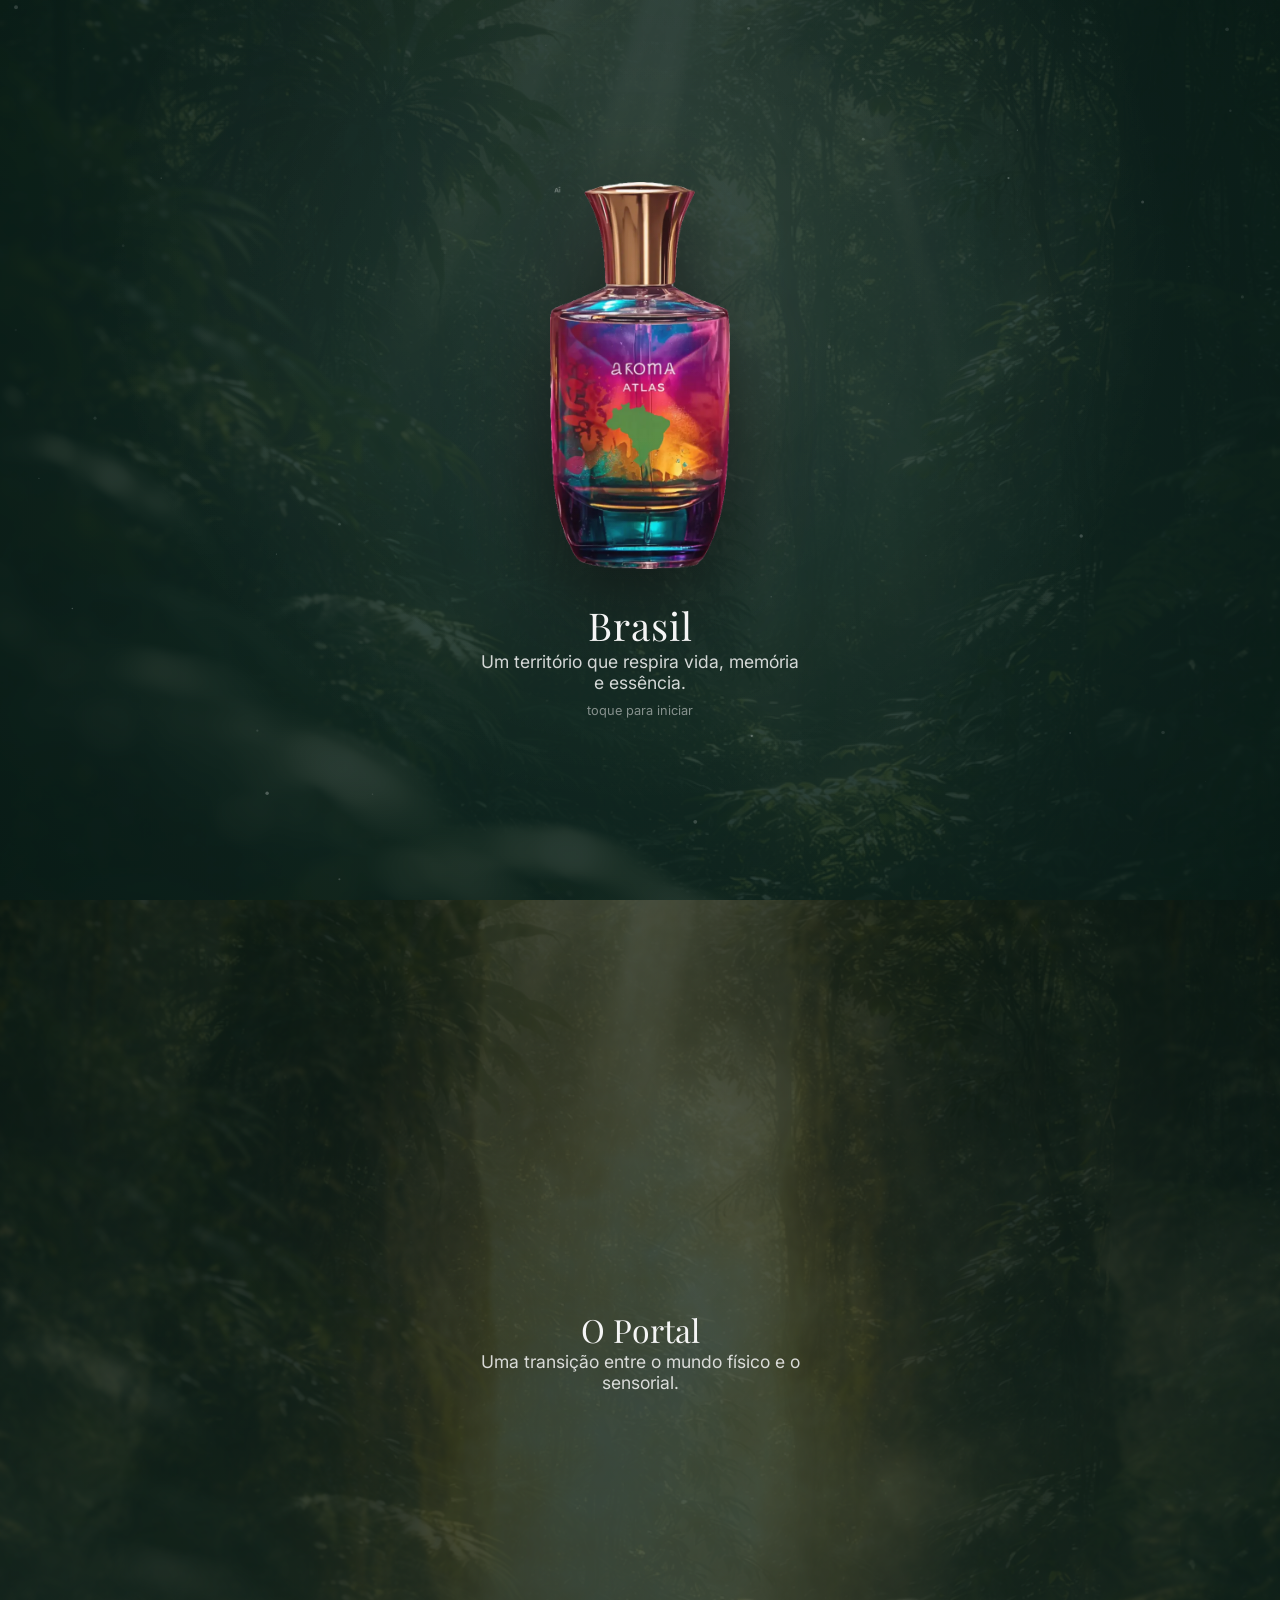
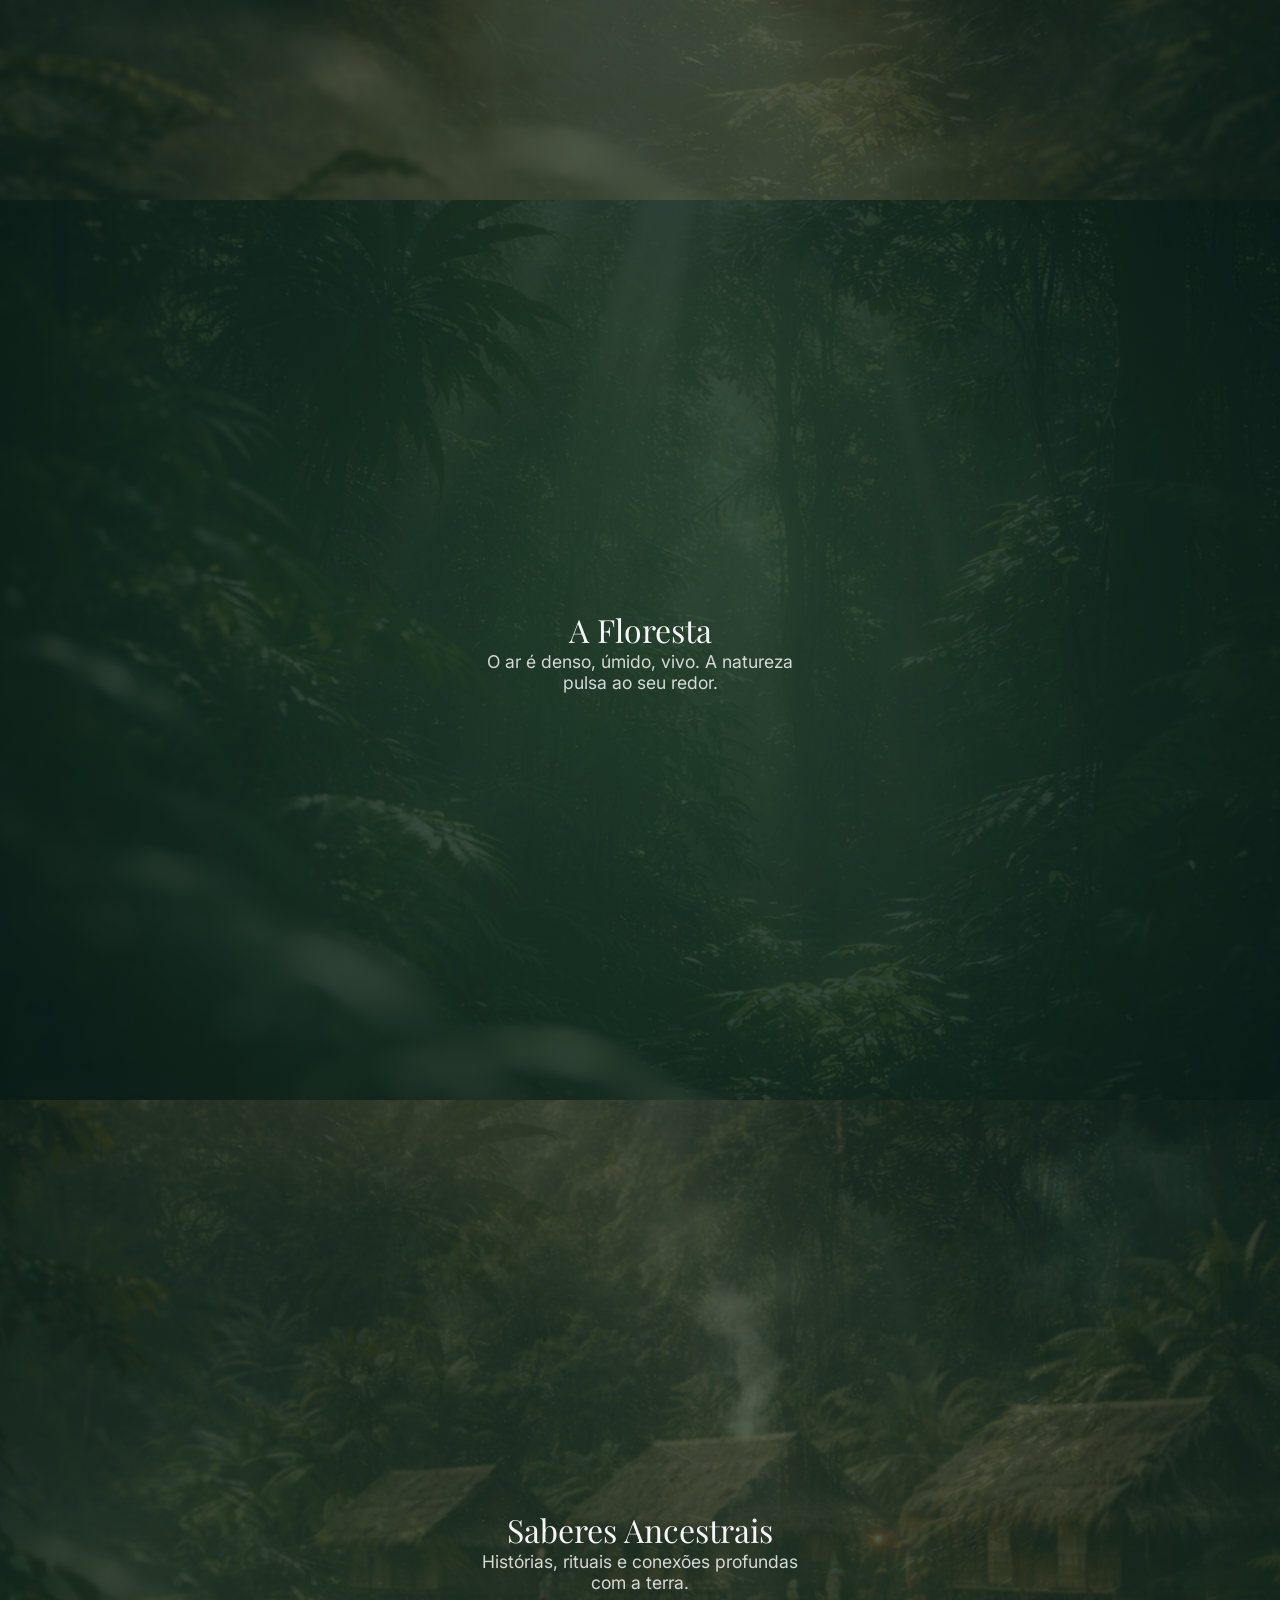
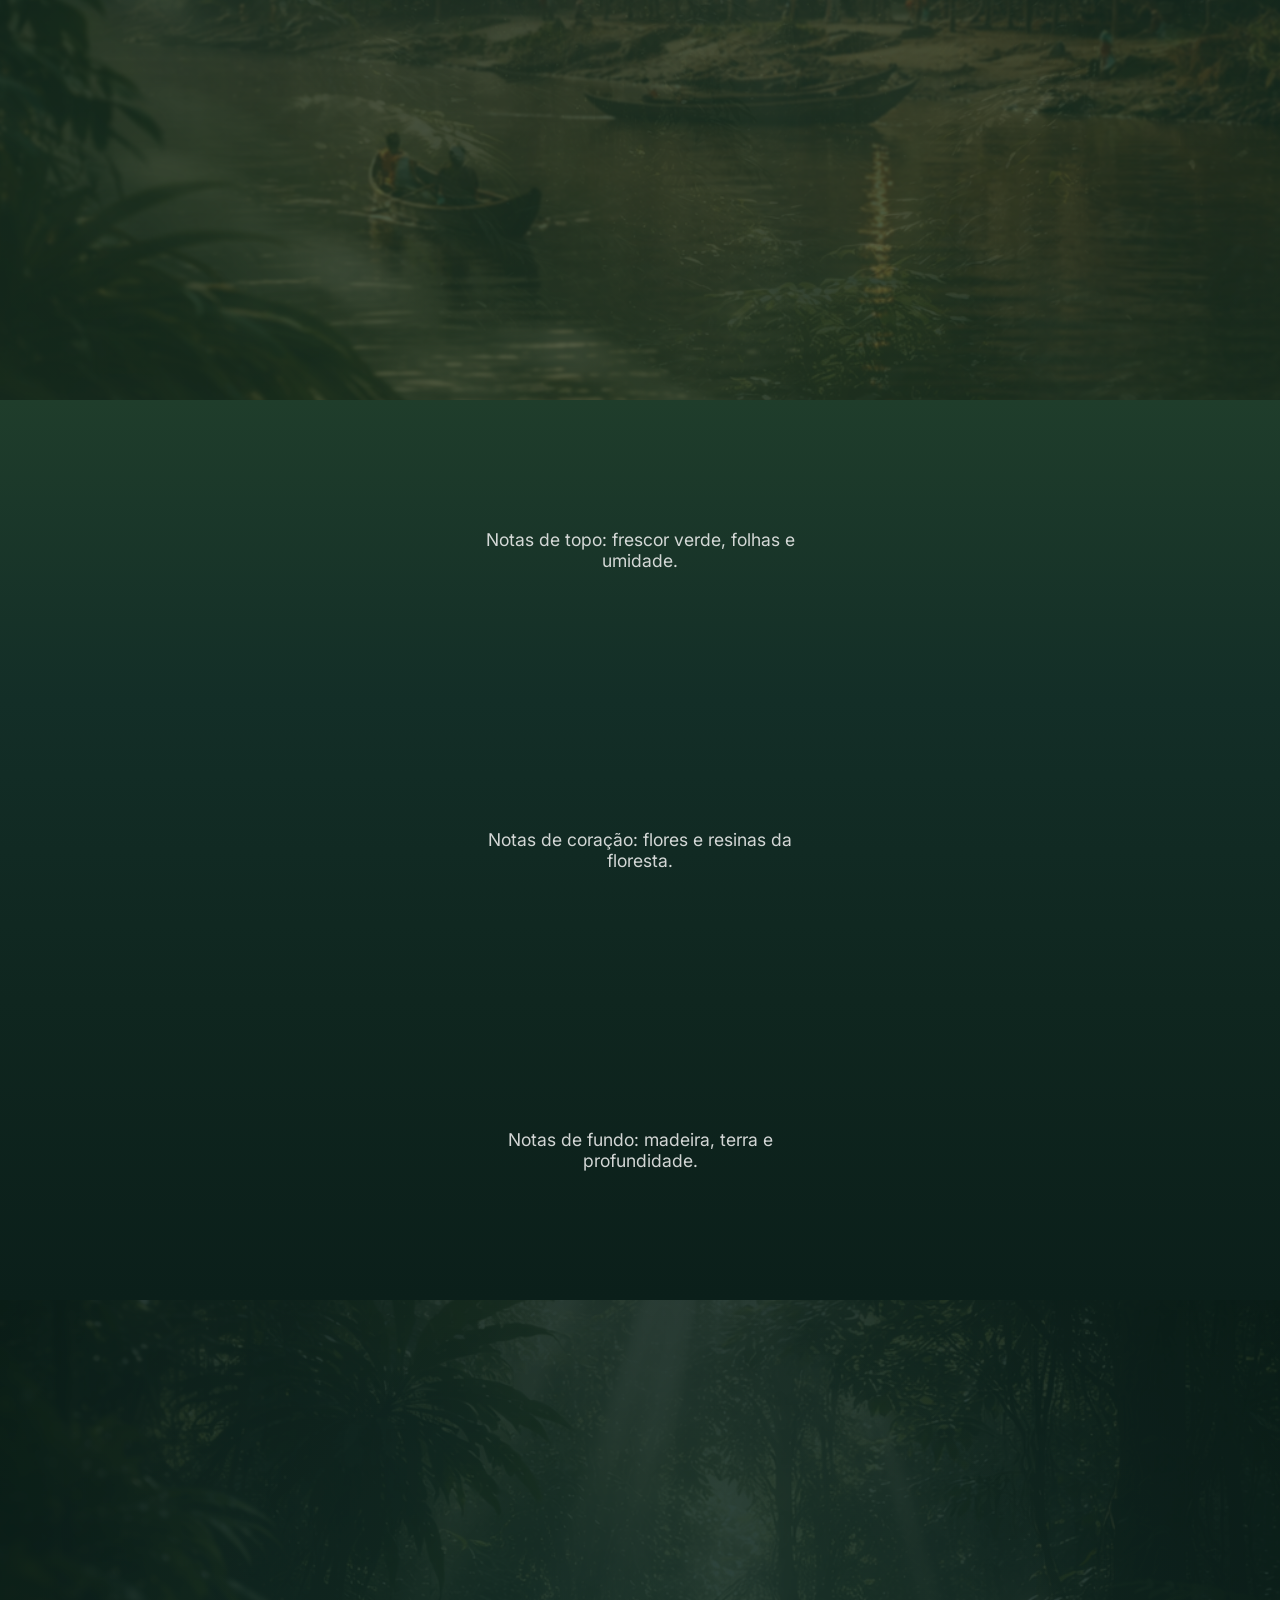
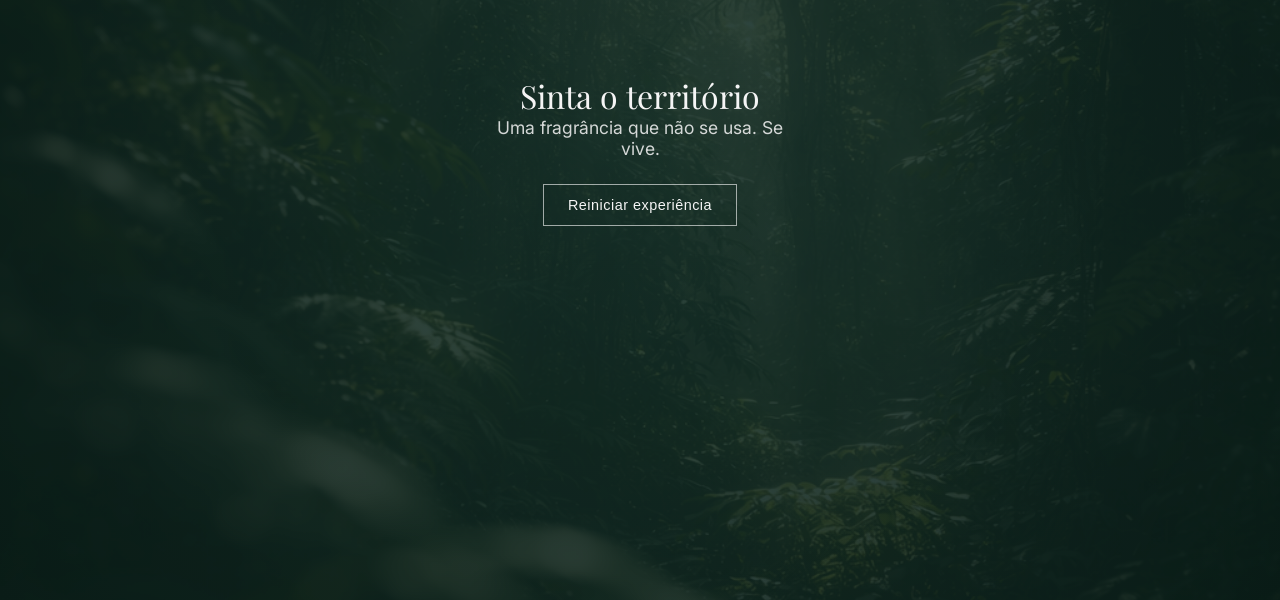
==== main/index.html @ 9dd2c11d "first commit" ====
<!DOCTYPE html>
<html lang="pt-BR">
<head>
  <meta charset="UTF-8">
  <meta name="viewport" content="width=device-width, initial-scale=1.0">
  <title>Aroma Atlas — Brasil</title>

  <!-- FONTES -->
  <link href="https://fonts.googleapis.com/css2?family=Playfair+Display:wght@400&family=Inter:wght@300;400&display=swap" rel="stylesheet">

  <!-- CSS -->
  <link rel="stylesheet" href="styles/style.css">
</head>

<body>

  <!-- LUZ CINEMATOGRÁFICA -->
  <div class="light-overlay"></div>

  <!-- ÁUDIO -->
  <audio id="ambientSound" loop>
    <source src="assets/audio/floresta.mp3" type="audio/mpeg">
  </audio>

  <main>

    <!-- HERO -->
    <section class="section hero intro">
      <img src="assets/images/brasil-perfume.png" class="bottle" alt="Perfume Brasil">
      <h1>Brasil</h1>
      <p>Um território que respira vida, memória e essência.</p>
      <span class="hint">toque para iniciar</span>
    </section>

    <!-- LIMIAR -->
    <section class="section limiar">
      <div>
        <h2>O Portal</h2>
        <p>Uma transição entre o mundo físico e o sensorial.</p>
      </div>
    </section>

    <!-- FLORESTA -->
    <section class="section floresta">
      <div>
        <h2>A Floresta</h2>
        <p>O ar é denso, úmido, vivo. A natureza pulsa ao seu redor.</p>
      </div>
    </section>

    <!-- SABERES -->
    <section class="section saberes">
      <div>
        <h2>Saberes Ancestrais</h2>
        <p>Histórias, rituais e conexões profundas com a terra.</p>
      </div>
    </section>

    <!-- FRAGRÂNCIA -->
    <section class="section fragrancia">
      <div class="nota topo">
        <p>Notas de topo: frescor verde, folhas e umidade.</p>
      </div>
      <div class="nota coracao">
        <p>Notas de coração: flores e resinas da floresta.</p>
      </div>
      <div class="nota fundo">
        <p>Notas de fundo: madeira, terra e profundidade.</p>
      </div>
    </section>

    <!-- FINAL -->
    <section class="section final">
      <div>
        <h2>Sinta o território</h2>
        <p>Uma fragrância que não se usa. Se vive.</p>
        <button id="restart">Reiniciar experiência</button>
      </div>
    </section>

  </main>

  <!-- JS -->
  <script src="scripts/main.js"></script>

</body>
</html>
---- main/styles/style.css ----
/* ========================= */
/* RESET */
/* ========================= */
* {
  margin: 0;
  padding: 0;
  box-sizing: border-box;
}

/* ========================= */
/* BODY */
/* ========================= */
body {
  font-family: 'Inter', sans-serif;
  background: #0B1F1A;
  color: #F5F5F5;
  overflow-x: hidden;
}

/* ========================= */
/* MAIN */
/* ========================= */
main {
  width: 100%;
}

/* ========================= */
/* SEÇÕES */
/* ========================= */
.section {
  height: 100vh;
  width: 100%;
  display: flex;
  justify-content: center;
  align-items: center;
  text-align: center;
  padding: 40px 20px;
  position: relative;
  overflow: hidden;

  opacity: 0;
  transform: translateY(40px);
  transition: all 1s ease;
}

/* Conteúdo acima das camadas */
.section > * {
  position: relative;
  z-index: 3;
}

/* ========================= */
/* TEXTURA BASE GLOBAL */
/* ========================= */
.section::before {
  content: "";
  position: absolute;
  inset: 0;

  background-image: url("../assets/images/textura-floresta.png");
  background-size: cover;
  background-position: center;

  opacity: 0.12;

  pointer-events: none;
  z-index: 1;

  animation: texturaMove 40s ease-in-out infinite;
}

/* ========================= */
/* IMAGENS ESPECÍFICAS (CAMADA EXTRA) */
/* ========================= */

.section::after {
  content: "";
  position: absolute;
  inset: 0;

  background-size: cover;
  background-position: center;

  opacity: 0;
  pointer-events: none;
  z-index: 2;

  transition: opacity 1s ease;
  transform: translateY(var(--parallax-offset, 0)) scale(var(--scale-dynamic, 1.1));
}

/* PORTAL */
.limiar::after {
  background-image: url("../assets/images/Portal\ dourado\ na\ floresta\ tropical.png");
  opacity: 0.25;
  filter: blur(2px) brightness(0.7);
}

/* SABERES ANCESTRAIS */
.saberes::after {
  background-image: url("../assets/images/Aldeia\ ribeirinha\ ao\ amanhecer.png");
  opacity: 0.25;
  filter: blur(1px) brightness(0.8);
}

/* ========================= */
/* ANIMAÇÃO TEXTURA */
/* ========================= */
@keyframes texturaMove {
  0% {
    transform: scale(1) translateY(0);
  }
  50% {
    transform: scale(1.08) translateY(-15px);
  }
  100% {
    transform: scale(1) translateY(0);
  }
}

/* ========================= */
/* HERO */
/* ========================= */
.hero {
  flex-direction: column;
  background: radial-gradient(circle at center, #132E27, #0B1F1A);
}

/* PERFUME */
.bottle {
  width: 180px;
  margin-bottom: 30px;
  animation: float 6s ease-in-out infinite;
  filter: drop-shadow(0 25px 50px rgba(0,0,0,0.7));
}

/* FLUTUAÇÃO */
@keyframes float {
  0% { transform: translateY(0px); }
  50% { transform: translateY(-15px); }
  100% { transform: translateY(0px); }
}

/* ========================= */
/* BACKGROUNDS BASE */
/* ========================= */
.intro {
  background: radial-gradient(circle at center, #132E27, #0B1F1A);
}

.limiar {
  background: linear-gradient(180deg, #0B1F1A, #132E27);
}

.floresta {
  background: radial-gradient(circle at center, #1F3D2B, #0B1F1A);
}

.saberes {
  background: linear-gradient(180deg, #132E27, #1F3D2B);
}

/* ========================= */
/* TIPOGRAFIA */
/* ========================= */
h1, h2 {
  font-family: 'Playfair Display', serif;
  font-weight: 400;
}

h1 {
  font-size: 2.4rem;
  letter-spacing: 1px;
}

h2 {
  font-size: 2rem;
}

p {
  font-size: 1.1rem;
  opacity: 0.85;
  max-width: 320px;
  margin: 0 auto;
}

.hint {
  font-size: 0.8rem;
  opacity: 0.5;
  margin-top: 10px;
}

/* ========================= */
/* FRAGRÂNCIA */
/* ========================= */
.fragrancia {
  display: flex;
  flex-direction: column;
  padding: 0;
}

.nota {
  width: 100%;
  height: 33.33vh;
  display: flex;
  align-items: center;
  justify-content: center;
}

.topo {
  background: linear-gradient(180deg, #1F3D2B, #132E27);
}

.coracao {
  background: linear-gradient(180deg, #132E27, #0F261F);
}

.fundo {
  background: linear-gradient(180deg, #0F261F, #0B1F1A);
}

/* ========================= */
/* FINAL */
/* ========================= */
.final {
  background: radial-gradient(circle at center, #132E27, #0B1F1A);
  flex-direction: column;
}

/* ========================= */
/* BOTÃO */
/* ========================= */
button {
  margin-top: 25px;
  padding: 12px 24px;
  background: transparent;
  border: 1px solid rgba(255,255,255,0.6);
  color: #F5F5F5;
  font-size: 0.9rem;
  letter-spacing: 0.5px;
  cursor: pointer;
  transition: all 0.4s ease;
}

button:hover {
  background: #F5F5F5;
  color: #0B1F1A;
}

/* ========================= */
/* LUZ CINEMATOGRÁFICA */
/* ========================= */
.light-overlay {
  position: fixed;
  top: 0;
  left: 0;
  width: 100%;
  height: 100%;

  pointer-events: none;
  z-index: 2;

  background: radial-gradient(
    circle at 50% 30%,
    rgba(255, 255, 255, 0.08),
    transparent 60%
  );

  mix-blend-mode: screen;
  transition: all 0.6s ease;
}
/* ========================= */
/* PARALLAX + VIDA */
/* ========================= */

/* Camada que vai se mover */
.section::after {
  transform: scale(1.1);
  transition: transform 1s ease, opacity 1s ease;
}

/* Quando seção ativa */
.section.active::after {
  transform: scale(1.15);
}

/* Entrada suave */
.section.active {
  opacity: 1;
  transform: translateY(0);
}
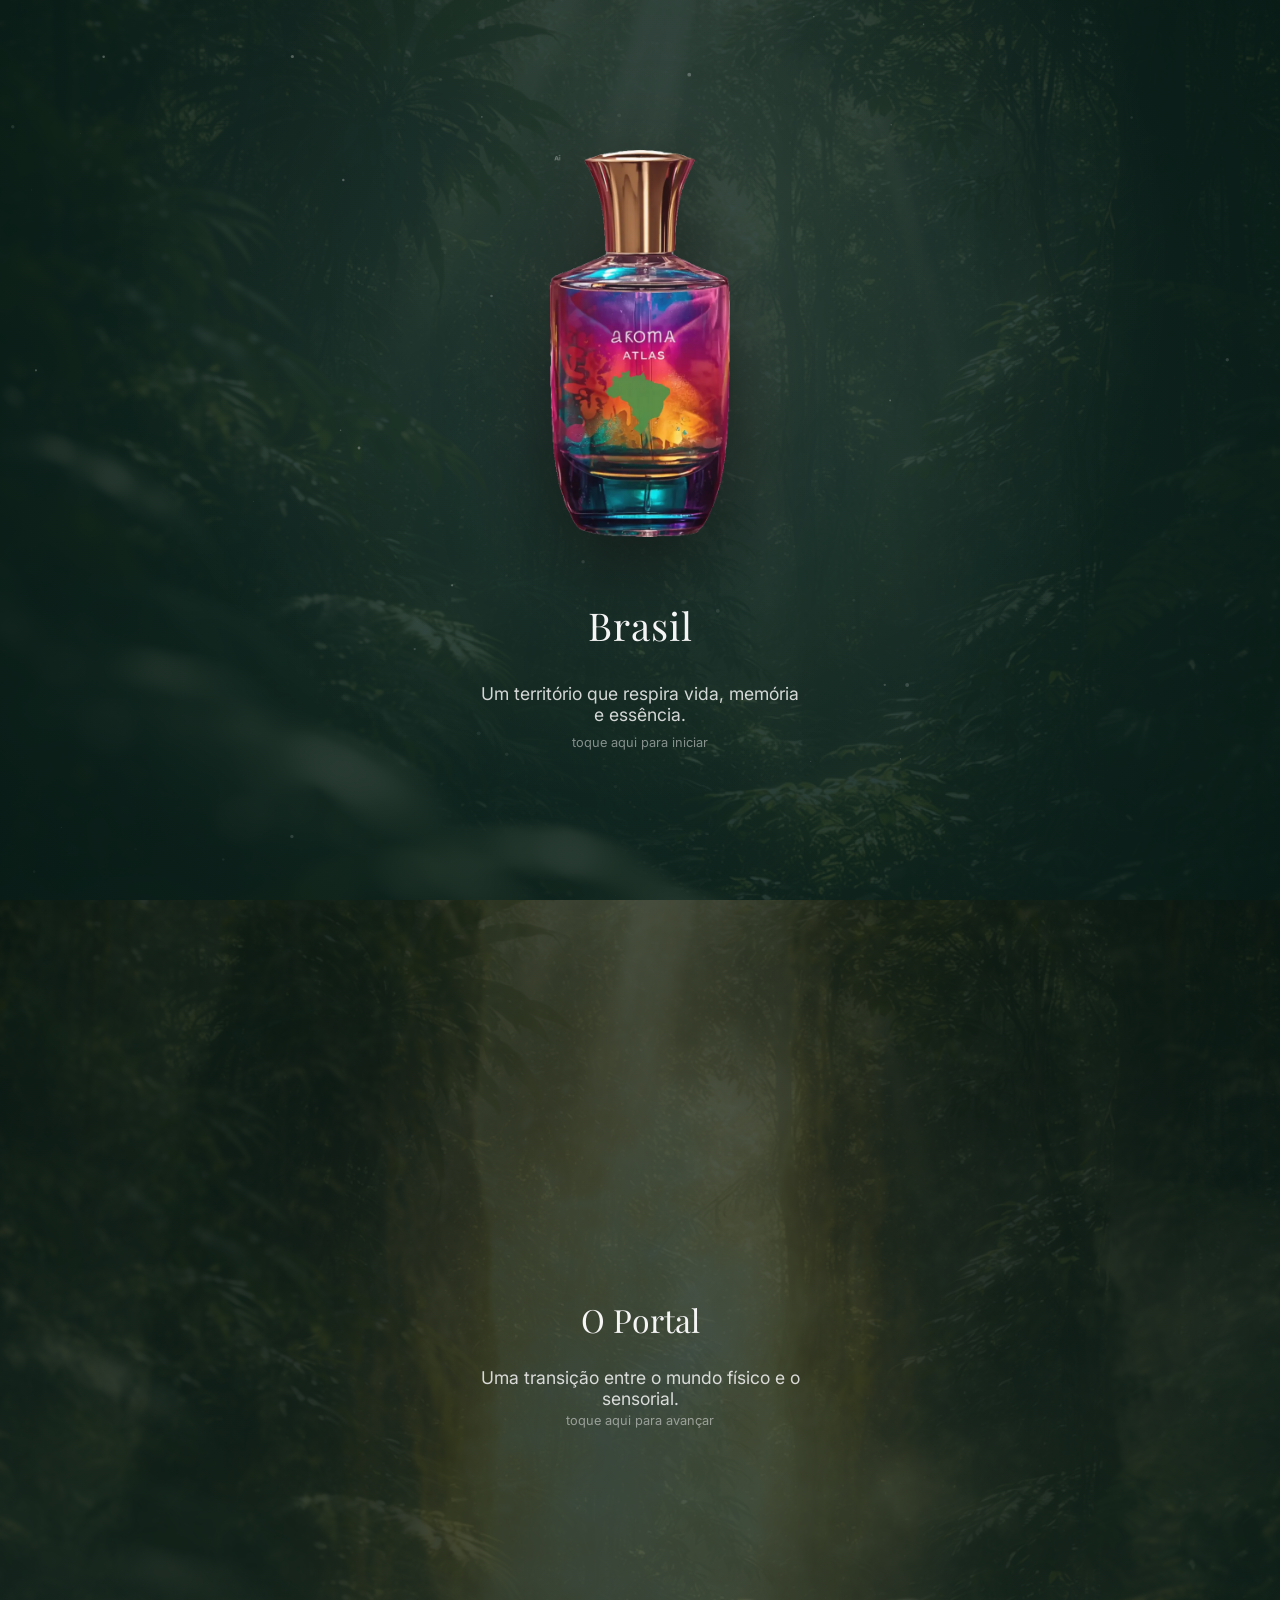
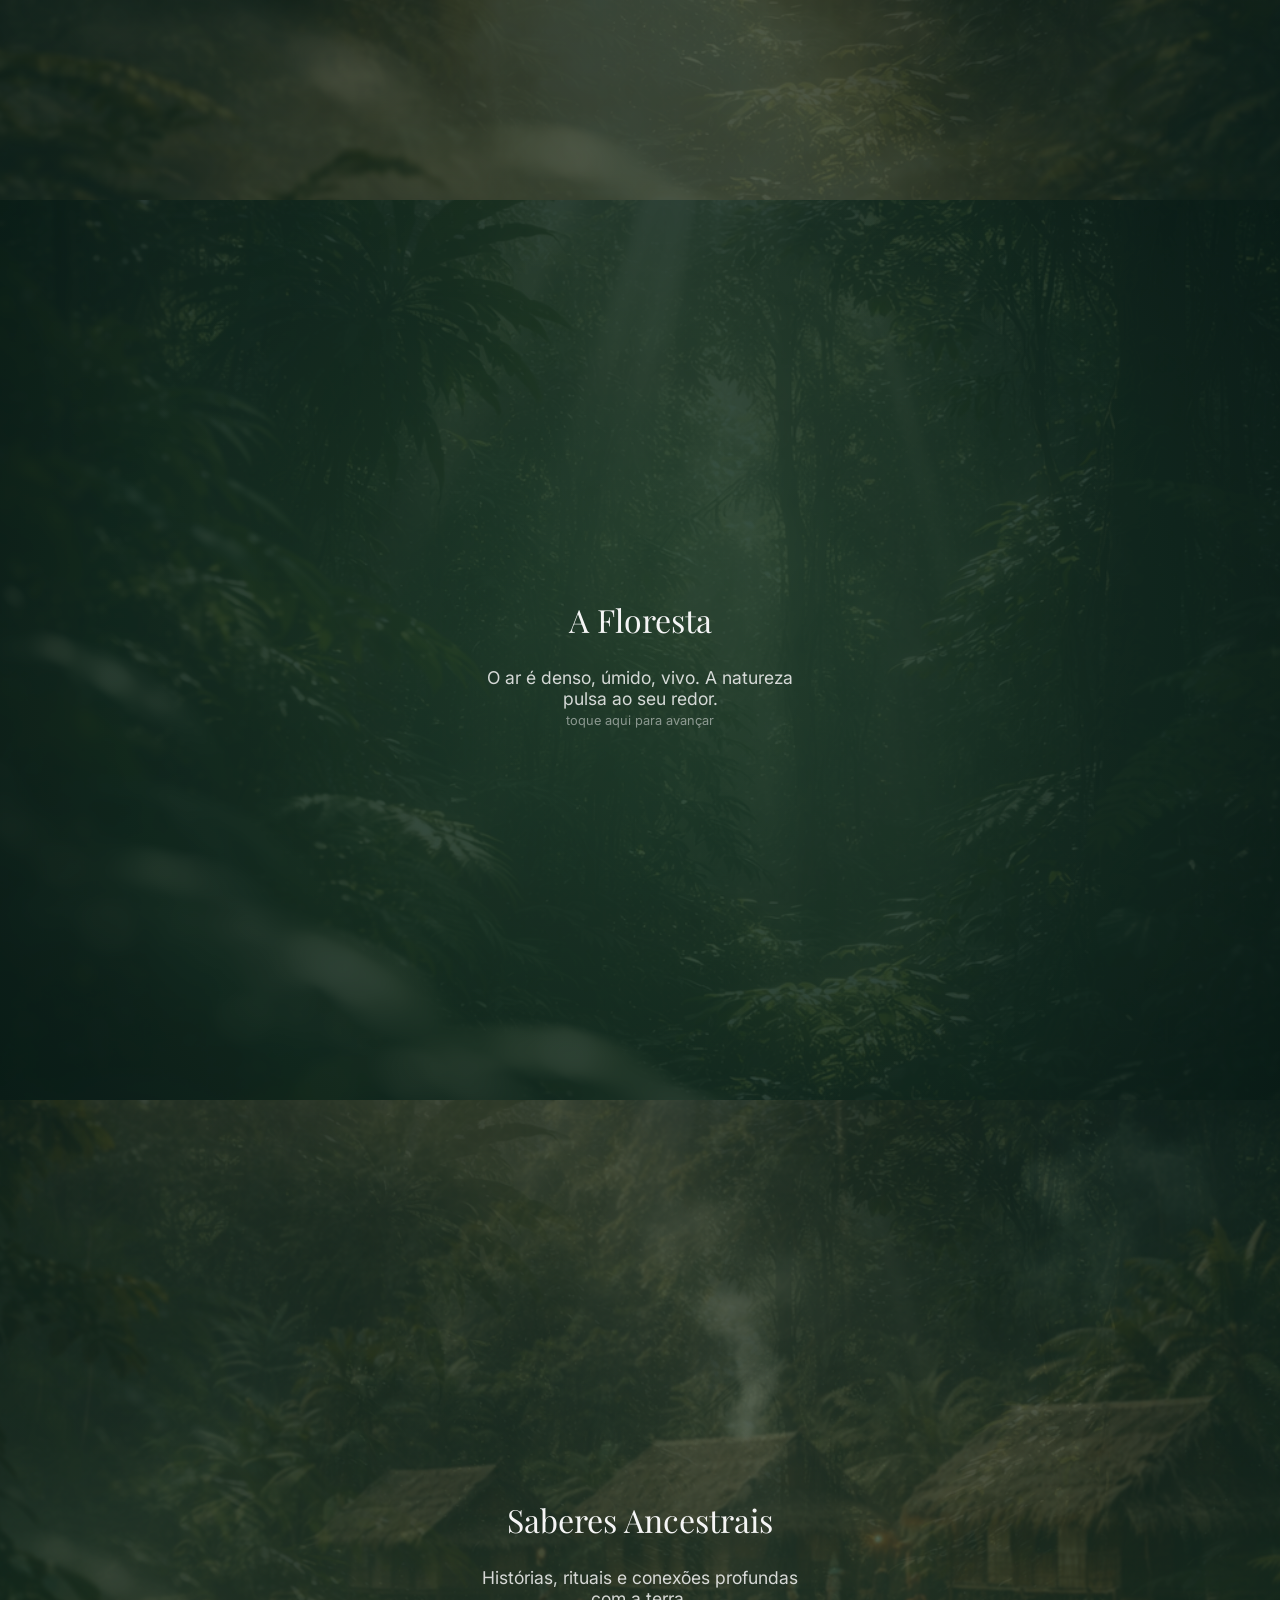
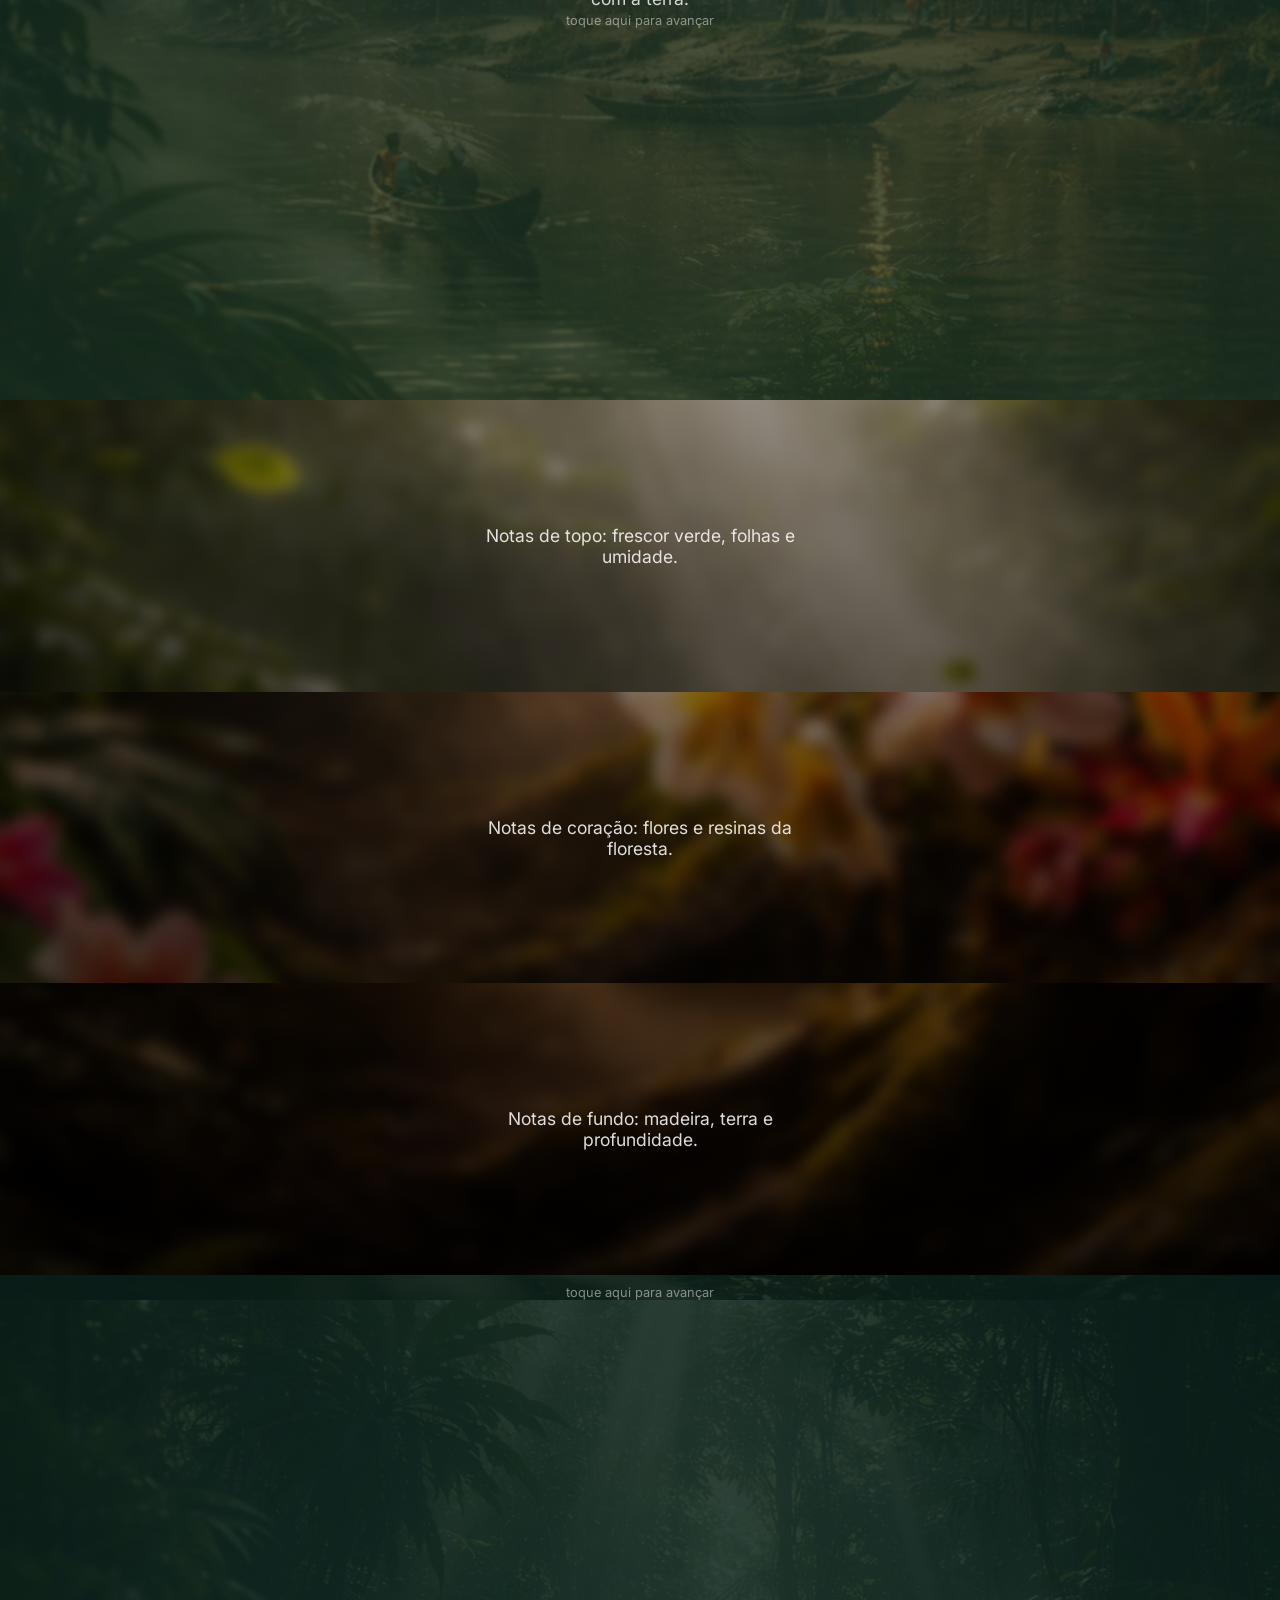
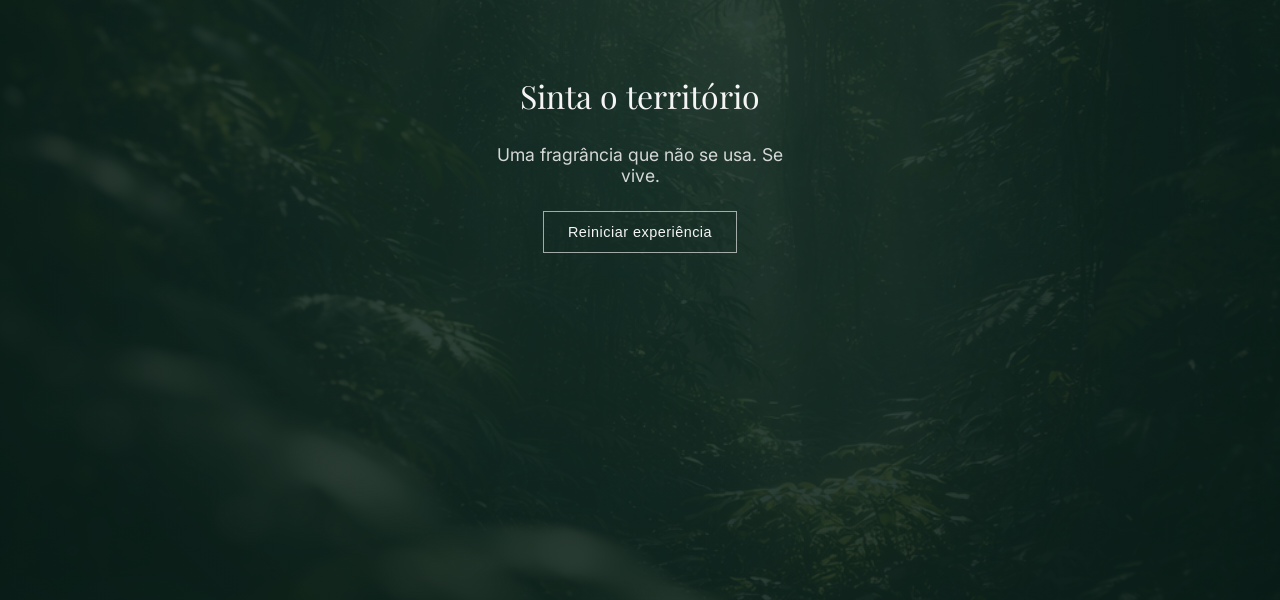
==== commit eccfc9b3: "Alteração nas transições entre as páginas" ====
--- a/main/index.html
+++ b/main/index.html
@@ -24,12 +24,15 @@
 
   <main>
 
+  <!-- TÚNEL DO TEMPO TRANSIÇÃO -->
+  <div class="tunnel-transition" id="tunnelTransition"></div>
+
     <!-- HERO -->
     <section class="section hero intro">
       <img src="assets/images/brasil-perfume.png" class="bottle" alt="Perfume Brasil">
       <h1>Brasil</h1>
       <p>Um território que respira vida, memória e essência.</p>
-      <span class="hint">toque para iniciar</span>
+      <span class="hint">toque aqui para iniciar</span>
     </section>
 
     <!-- LIMIAR -->
@@ -37,6 +40,7 @@
       <div>
         <h2>O Portal</h2>
         <p>Uma transição entre o mundo físico e o sensorial.</p>
+        <span class="hint nav-hint" data-target=".floresta">toque aqui para avançar</span>
       </div>
     </section>
 
@@ -45,6 +49,7 @@
       <div>
         <h2>A Floresta</h2>
         <p>O ar é denso, úmido, vivo. A natureza pulsa ao seu redor.</p>
+        <span class="hint nav-hint" data-target=".saberes">toque aqui para avançar</span>
       </div>
     </section>
 
@@ -53,6 +58,7 @@
       <div>
         <h2>Saberes Ancestrais</h2>
         <p>Histórias, rituais e conexões profundas com a terra.</p>
+        <span class="hint nav-hint" data-target=".fragrancia">toque aqui para avançar</span>
       </div>
     </section>
 
@@ -67,6 +73,7 @@
       <div class="nota fundo">
         <p>Notas de fundo: madeira, terra e profundidade.</p>
       </div>
+      <span class="hint nav-hint" data-target=".final">toque aqui para avançar</span>
     </section>
 
     <!-- FINAL -->
--- a/main/styles/style.css
+++ b/main/styles/style.css
@@ -1,3 +1,39 @@
+/* ========================= */
+/* TÚNEL DO TEMPO (TRANSIÇÃO) */
+/* ========================= */
+.tunnel-transition {
+  position: fixed;
+  top: 0;
+  left: 0;
+  width: 100vw;
+  height: 100vh;
+  inset: 0;
+  min-width: 100vw;
+  min-height: 100vh;
+  max-width: 100vw;
+  max-height: 100vh;
+  overflow: hidden;
+  display: block;
+  z-index: 9999;
+  pointer-events: none;
+  opacity: 0;
+  transform: scale(1) translateZ(0);
+  transition:
+    opacity 0.7s cubic-bezier(.77,0,.18,1),
+    transform 0.7s cubic-bezier(.77,0,.18,1);
+  background:
+    radial-gradient(ellipse at 50% 60%, rgba(34, 49, 36, 0.75) 0%, rgba(18, 36, 24, 0.7) 60%, rgba(11,31,26,0.6) 100%),
+    url('../assets/images/textura-floresta.png');
+  background-size: 120% 120%, cover;
+  background-blend-mode: multiply;
+  filter: blur(1.2px) brightness(0.85) saturate(1.15);
+  box-shadow: 0 0 0 100vw rgba(10,20,10,0.5) inset;
+}
+.tunnel-transition.active {
+  opacity: 1;
+  transform: scale(1.18) translateZ(0);
+}
+}
 /* ========================= */
 /* RESET */
 /* ========================= */
@@ -15,6 +51,8 @@
   background: #0B1F1A;
   color: #F5F5F5;
   overflow-x: hidden;
+  margin: 0;
+  padding: 0;
 }
 
 /* ========================= */
@@ -22,6 +60,8 @@
 /* ========================= */
 main {
   width: 100%;
+  margin: 0;
+  padding: 0;
 }
 
 /* ========================= */
@@ -34,7 +74,7 @@
   justify-content: center;
   align-items: center;
   text-align: center;
-  padding: 40px 20px;
+  padding: 0 0;
   position: relative;
   overflow: hidden;
 
@@ -288,4 +328,111 @@
 .section.active {
   opacity: 1;
   transform: translateY(0);
+}
+
+/* ========================= */
+/* FRAGRÂNCIA SENSORIAL */
+/* ========================= */
+
+.fragrancia {
+  display: flex;
+  flex-direction: column;
+  padding: 0;
+}
+
+/* BASE DAS NOTAS */
+.nota {
+  width: 100%;
+  height: 33.33vh;
+
+  display: flex;
+  align-items: center;
+  justify-content: center;
+  text-align: center;
+
+  position: relative;
+  overflow: hidden;
+}
+
+/* TEXTO */
+.nota p {
+  position: relative;
+  z-index: 3;
+  max-width: 320px;
+  font-size: 1.1rem;
+  opacity: 0.9;
+}
+
+/* CAMADA DE IMAGEM */
+.nota::before {
+  content: "";
+  position: absolute;
+  inset: 0;
+
+  background-size: cover;
+  background-position: center;
+
+  filter: blur(6px);
+  transform: scale(1.2);
+
+  z-index: 1;
+}
+
+/* OVERLAY ESCURO */
+.nota::after {
+  content: "";
+  position: absolute;
+  inset: 0;
+
+  background: linear-gradient(
+    rgba(0,0,0,0.5),
+    rgba(0,0,0,0.7)
+  );
+
+  z-index: 2;
+}
+
+/* ========================= */
+/* TOPO */
+/* ========================= */
+.topo::before {
+  background-image: url("../assets/images/Raio\ de\ sol\ na\ floresta\ ao\ amanhecer.png");
+}
+
+/* ========================= */
+/* CORAÇÃO */
+/* ========================= */
+.coracao::before {
+  background-image: url("../assets/images/Raio\ de\ sol\ na\ floresta\ densa.png");
+}
+
+/* ========================= */
+/* FUNDO */
+/* ========================= */
+.fundo::before {
+  background-image: url("../assets/images/Raízes\ iluminadas\ na\ floresta\ tropical.png");
+}
+
+/* ========================= */
+/* VARIAÇÃO DE LUZ (SUTIL) */
+/* ========================= */
+.topo::after {
+  background: linear-gradient(
+    rgba(0,0,0,0.4),
+    rgba(0,0,0,0.6)
+  );
+}
+
+.coracao::after {
+  background: linear-gradient(
+    rgba(0,0,0,0.5),
+    rgba(0,0,0,0.75)
+  );
+}
+
+.fundo::after {
+  background: linear-gradient(
+    rgba(0,0,0,0.6),
+    rgba(0,0,0,0.85)
+  );
 }
